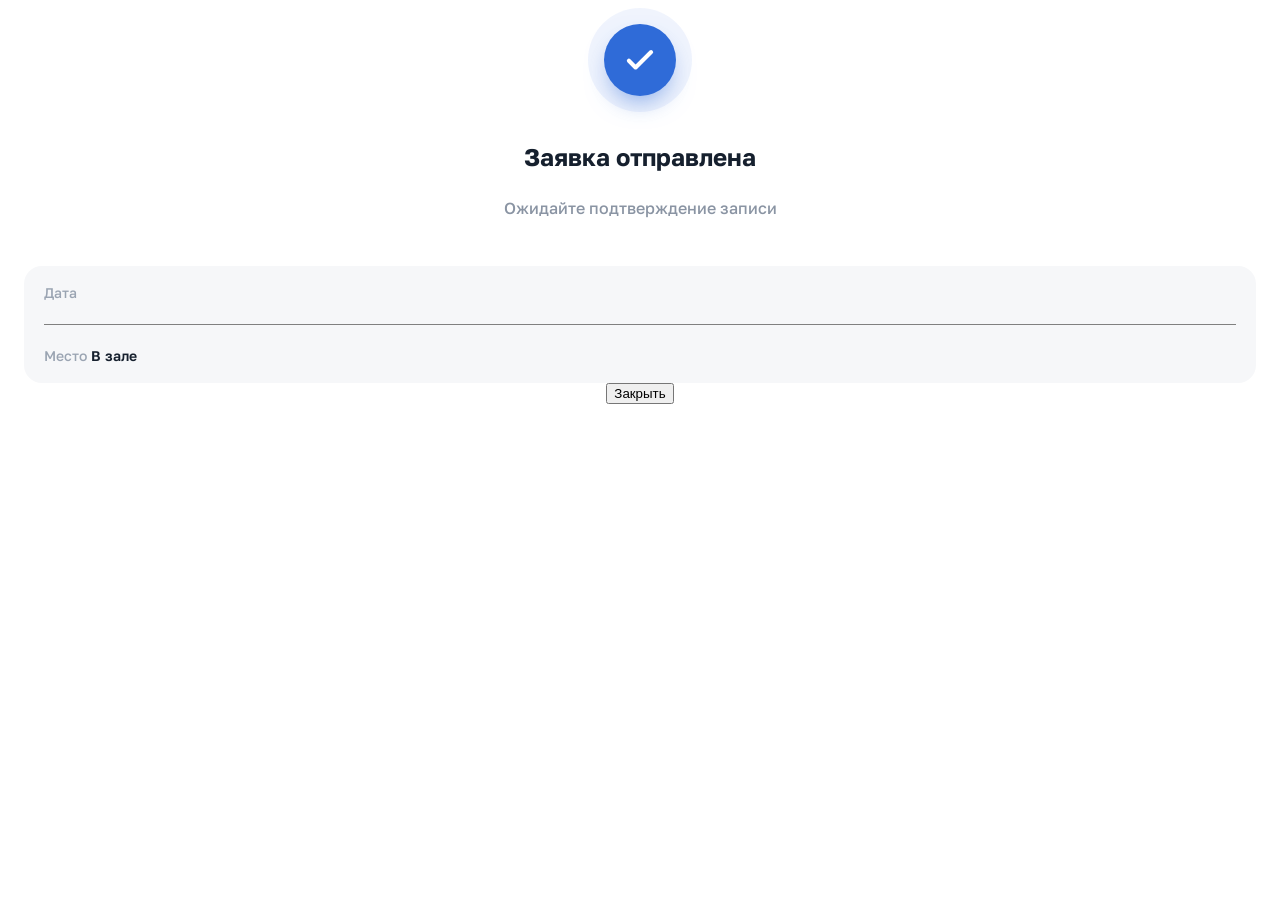
==== webapp/success.html @ 978f0af5 "Refactor: Remove old HTML and CSS files, add new form and success page with updated styles" ====
<!DOCTYPE html>
<html lang="en">

<head>
    <meta charset="UTF-8">
    <meta name="viewport" content="width=device-width, initial-scale=1.0">
    <title>Success</title>
    <link rel="stylesheet" href="static/css/success.css">
    <link rel="preconnect" href="https://fonts.googleapis.com">
    <link rel="preconnect" href="https://fonts.gstatic.com" crossorigin>
    <link href="https://fonts.googleapis.com/css2?family=Golos+Text:wght@400;500;600;700;800;900&display=swap"
        rel="stylesheet">
</head>

<body>
    <main>
        <div class="check-wrap">
            <div class="check-mark">
                <svg data-dc-tpl="153" width="38" height="38" viewBox="0 0 24 24" fill="none" stroke="#fff"
                    stroke-width="2.6" stroke-linecap="round" stroke-linejoin="round">
                    <path data-dc-tpl="154" d="M5 12.5l4.2 4.2L19 7"></path>
                </svg>

            </div>
        </div>

        <h1>Заявка отправлена</h1>
        <h2>Ожидайте подтверждение записи</h2>

        <div class="card">
            <div class="row">
                <span>Дата</span>
                <b><time datetime="2013-12-25 11:12"></time></b>
            </div>

            <hr>

            <div class="row">
                <span>Место</span>
                <b>В зале</b>
            </div>
        </div>

        <button>Закрыть</button>
    </main>
</body>

</html>
---- webapp/static/css/success.css ----
main {
    flex: 1 1 0%;
    display: flex;
    flex-direction: column;
    align-items: center;
    justify-content: center;
    padding: 0px 36px;
    text-align: center;
}

h1 {
    margin: 0px 0px 12px;
    font: 700 24px "Golos Text";
    color: rgb(22, 32, 46);
}

h2 {
    font: 500 16px / 1.5 "Golos Text";
    color: rgb(138, 148, 163);
    max-width: 280px;
}

.card {
    margin-top: 32px;
    width: 100%;
    background: rgb(246, 247, 249);
    border-radius: 18px;
    padding: 18px 20px;
    display: flex;
    flex-direction: column;
    gap: 14px;
    text-align: left;
}

span {
    font: 500 14px "Golos Text";
    color: rgb(154, 164, 178);
}

b {
    font: 600 14px "Golos Text";
    color: rgb(22, 32, 46);
}

hr {
    border: none;
    width: 100%;
    height: 1px;
    background: gray;
}

.check-wrap {
    width: 104px;
    height: 104px;
    border-radius: 50%;
    background-color: rgb(from #2f6bd8 r g b / 0.07);
    display: flex;
    align-items: center;
    justify-content: center;
    margin-bottom: 30px;
}

.check-mark {
    width: 72px;
    height: 72px;
    border-radius: 50%;
    background: var(--accent);
    display: flex;
    align-items: center;
    justify-content: center;
    box-shadow: rgba(47, 107, 216, 0.6) 0px 12px 26px -8px;
    background-color: #2f6bd8;
}
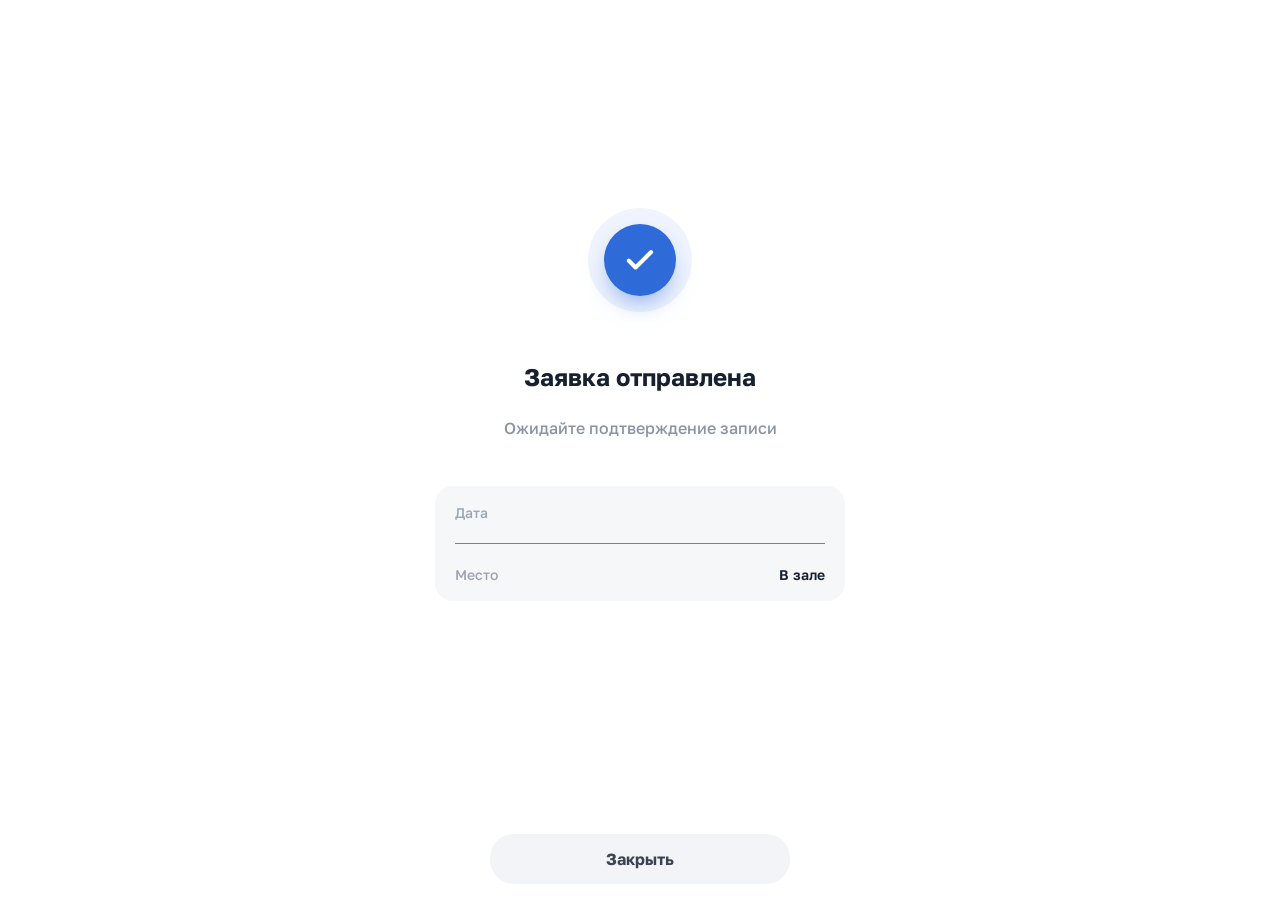
==== commit 37611888: "Update success page styles and button positioning for improved layout" ====
--- a/webapp/success.html
+++ b/webapp/success.html
@@ -40,7 +40,6 @@
                 <b>В зале</b>
             </div>
         </div>
-
         <button>Закрыть</button>
     </main>
 </body>
--- a/webapp/static/css/success.css
+++ b/webapp/static/css/success.css
@@ -9,7 +9,7 @@
 }
 
 h1 {
-    margin: 0px 0px 12px;
+    margin: 20px 0px 12px;
     font: 700 24px "Golos Text";
     color: rgb(22, 32, 46);
 }
@@ -22,7 +22,7 @@
 
 .card {
     margin-top: 32px;
-    width: 100%;
+    width: 370px;
     background: rgb(246, 247, 249);
     border-radius: 18px;
     padding: 18px 20px;
@@ -30,6 +30,13 @@
     flex-direction: column;
     gap: 14px;
     text-align: left;
+}
+
+.row {
+    display: flex;
+    justify-content: space-between;
+    align-items: center;
+    width: 100%;
 }
 
 span {
@@ -50,6 +57,7 @@
 }
 
 .check-wrap {
+    margin-top: 200px;
     width: 104px;
     height: 104px;
     border-radius: 50%;
@@ -70,4 +78,22 @@
     justify-content: center;
     box-shadow: rgba(47, 107, 216, 0.6) 0px 12px 26px -8px;
     background-color: #2f6bd8;
+}
+
+button {
+    margin: 16px;
+    width: 300px;
+    height: 50px;
+    border-radius: calc(22px + 2px);
+    border-width: medium;
+    border-style: none;
+    border-color: currentcolor;
+    border-image: initial;
+    background: rgb(242, 244, 247);
+    color: rgb(58, 68, 82);
+    font: 700 16px "Golos Text";
+    cursor: pointer;
+    position: absolute;
+    /* Отвязываем кнопку от текста */
+    bottom: 0;
 }
